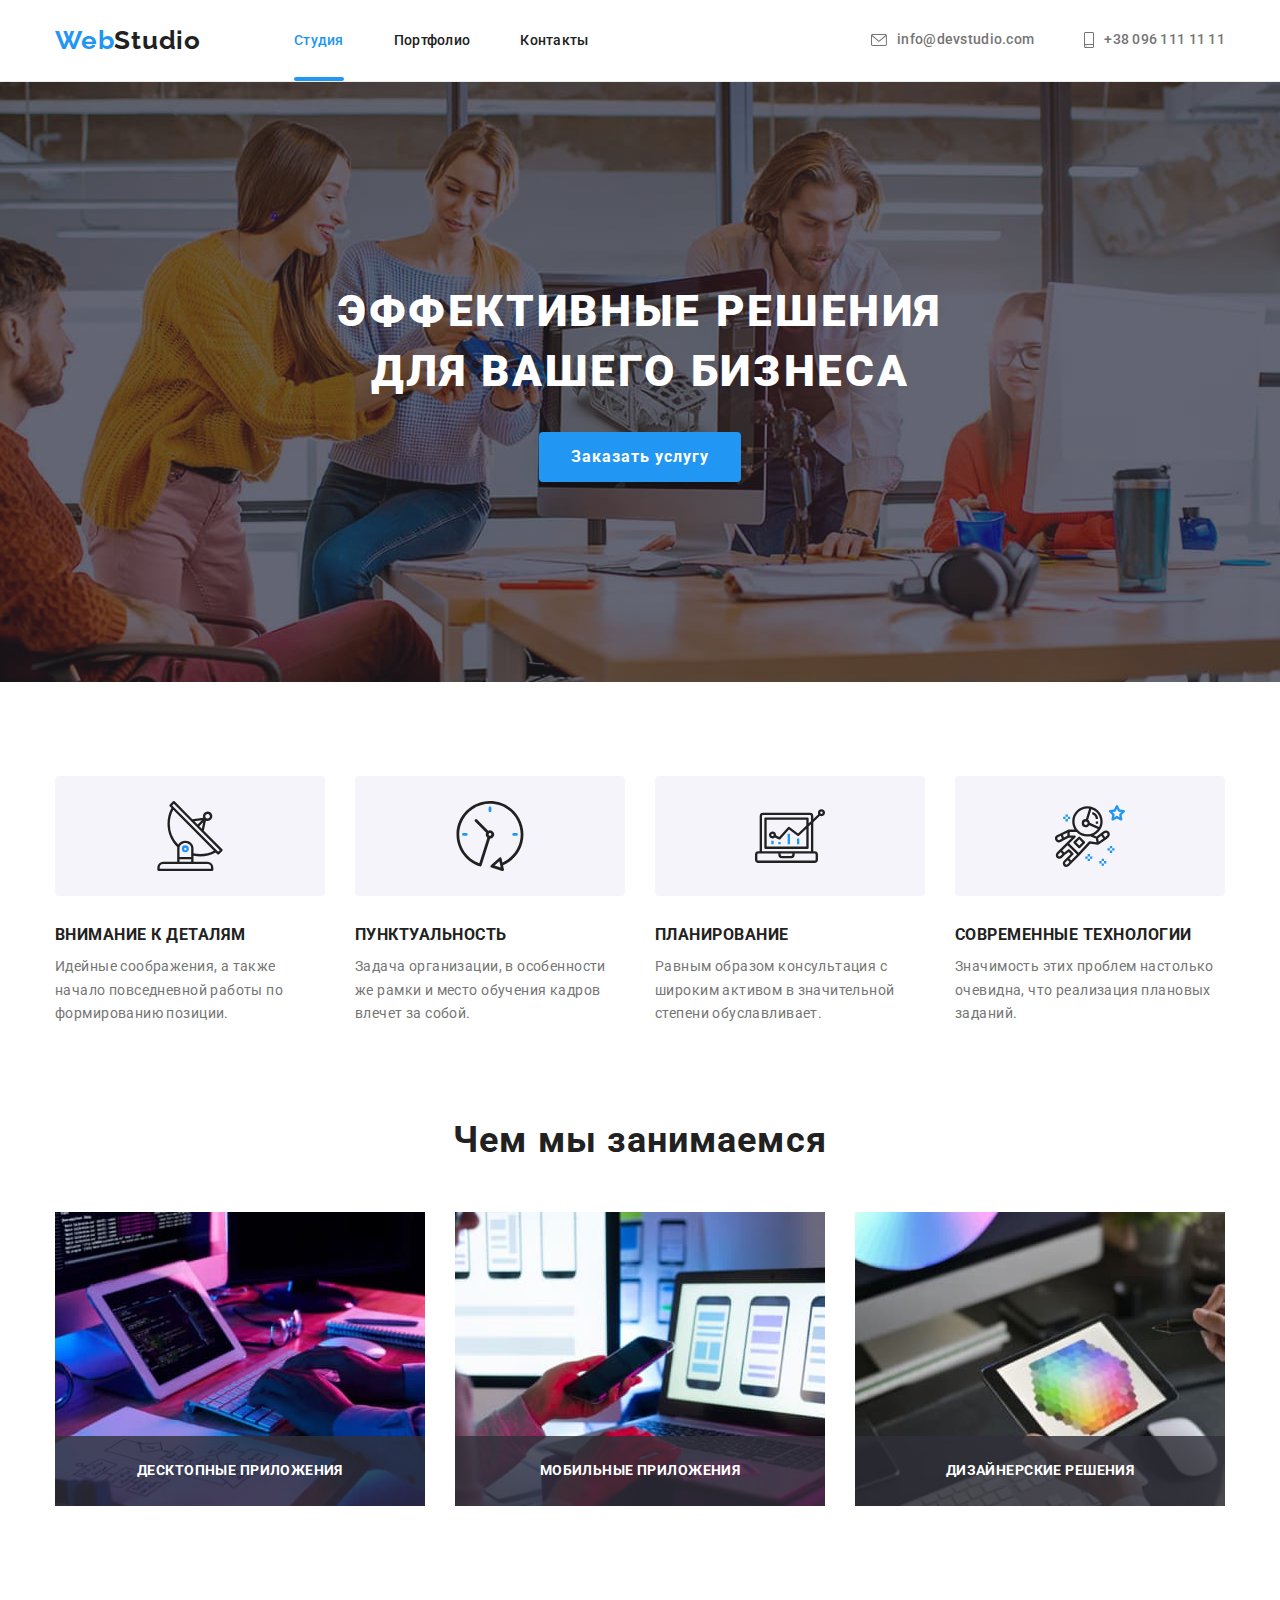
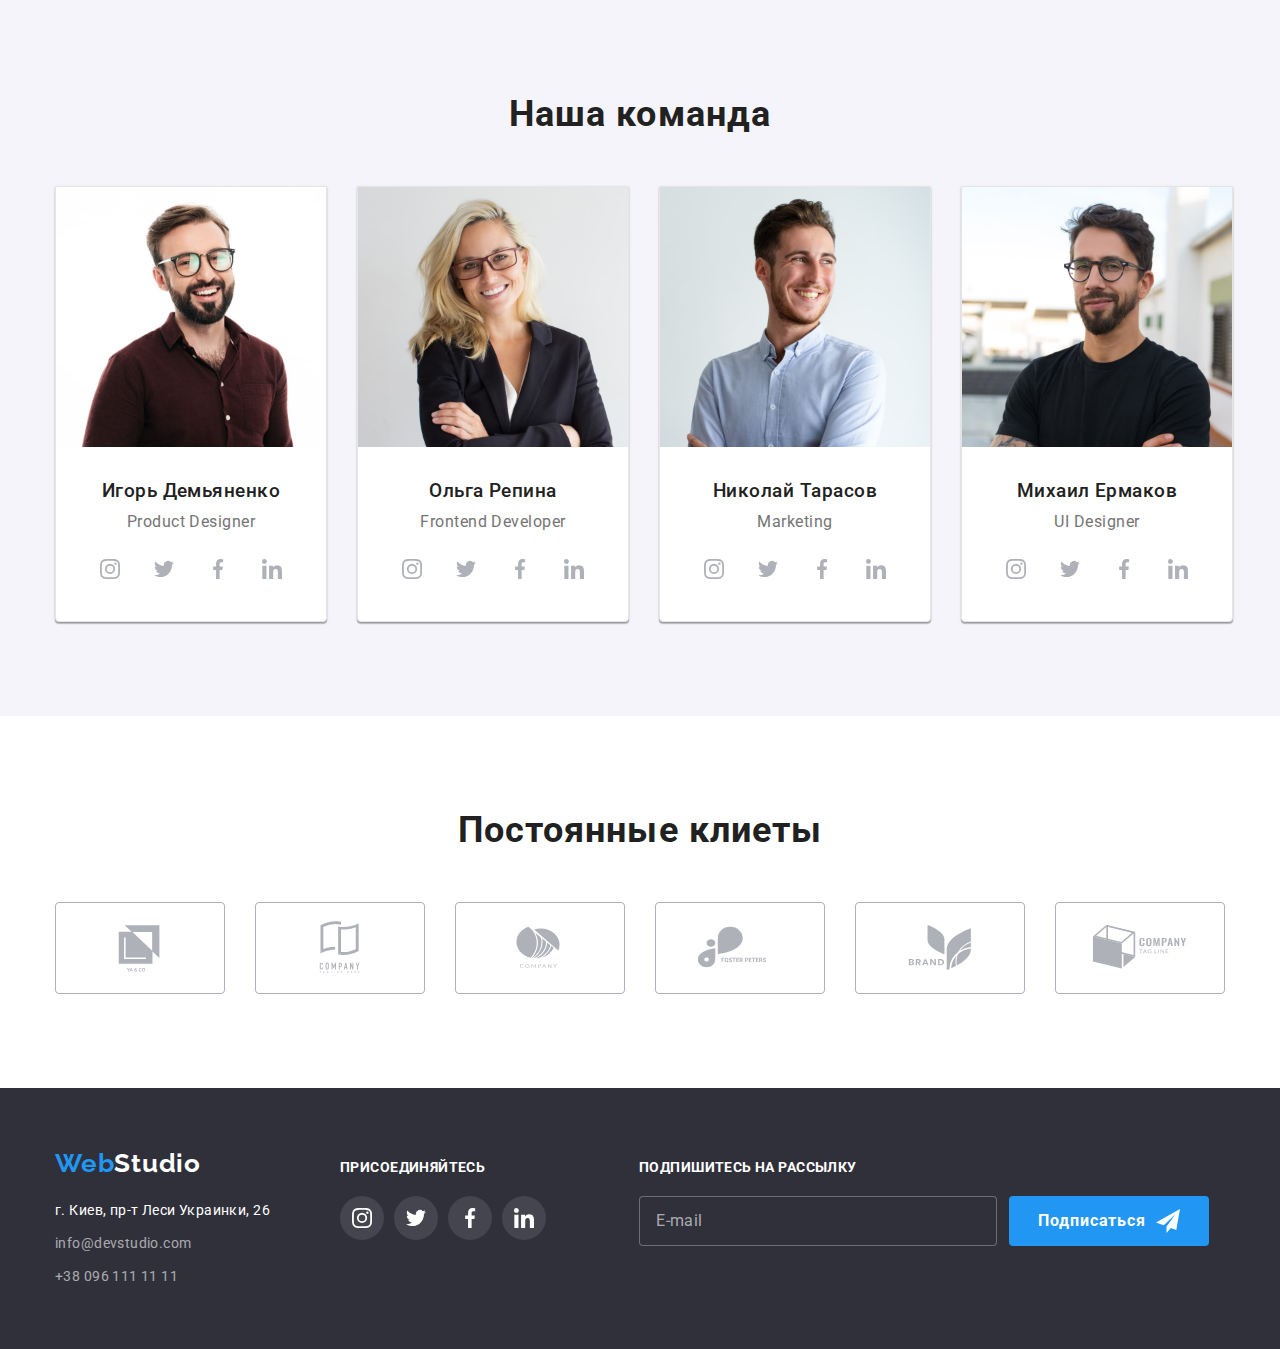
==== index.html @ add3b71f "Додає базові файли" ====
<!DOCTYPE html>
<html lang="ru">
  <head>
    <meta charset="UTF-8" />
    <meta http-equiv="X-UA-Compatible" content="IE=edge" />
    <meta name="viewport" content="width=device-width, initial-scale=1.0" />
    <link rel="preconnect" href="https://fonts.googleapis.com" />
    <link rel="preconnect" href="https://fonts.gstatic.com" crossorigin />
    <link
      href="https://fonts.googleapis.com/css2?family=Raleway:wght@700&family=Roboto:wght@400;500;700;900&display=swap"
      rel="stylesheet"
    />
    <link
      rel="stylesheet"
      href="https://cdnjs.cloudflare.com/ajax/libs/modern-normalize/1.1.0/modern-normalize.min.css"
    />
    <title>Вебстудия</title>
    <link rel="stylesheet" href="./css/styles.css" />
  </head>
  <body>
    <header class="header">
      <div class="container">
        <a href="./index.html" lang="en" class="logo headerlogo link"
          >Web<span class="header-studio">Studio</span></a
        >
        <nav class="header-nav">
          <ul class="header-list list">
            <li class="header-item">
              <a href="./index.html" class="header-link link current">Студия</a>
            </li>
            <li class="header-item">
              <a href="./portfolio.html" class="header-link link">Портфолио</a>
            </li>
            <li class="header-item"><a href="" class="header-link link">Контакты</a></li>
          </ul>
        </nav>
        <div class="mail-tel">
          <ul class="contacts list">
            <li class="contacts-item">
              <a href="mailto:info@devstudio.com" class="contacts-link link">
                <svg class="contacts-icon" width="16" height="12">
                  <use href="./images/icons.svg#icon-envelope"></use>
                </svg>
                info@devstudio.com</a
              >
            </li>
            <li class="contacts-item">
              <a href="tel:+380961111111" class="contacts-link link">
                <svg class="contacts-icon" width="10" height="16">
                  <use href="./images/icons.svg#icon-smartphone"></use>
                </svg>
                +38 096 111 11 11</a
              >
            </li>
          </ul>
        </div>
      </div>
    </header>
    <main>
      <section class="hero">
        <div class="container">
          <h1 class="hero-title">
            Эффективные решения <br />
            для вашего бизнеса
          </h1>
          <button class="hero-button" type="button" data-modal-open>Заказать услугу</button>
        </div>
      </section>
      <section class="benefits section nopadding">
        <div class="container">
          <h2 class="benefits-title visually-hidden">Наши преимущества</h2>
          <ul class="benefits-list list">
            <li class="benefits-item">
              <div class="box-icon">
                <svg class="benefits-icon" width="70" height="70">
                  <use href="./images/icons.svg#icon-antenna"></use>
                </svg>
              </div>
              <h3 class="benefits-subtitle">Внимание к деталям</h3>
              <p class="text">
                Идейные соображения, а также начало повседневной работы по формированию позиции.
              </p>
            </li>
            <li class="benefits-item">
              <div class="box-icon">
                <svg class="benefits-icon" width="70" height="70">
                  <use href="./images/icons.svg#icon-clock"></use>
                </svg>
              </div>
              <h3 class="benefits-subtitle">Пунктуальность</h3>
              <p class="text">
                Задача организации, в особенности же рамки и место обучения кадров влечет за собой.
              </p>
            </li>
            <li class="benefits-item">
              <div class="box-icon">
                <svg class="benefits-icon" width="70" height="70">
                  <use href="./images/icons.svg#icon-diagram"></use>
                </svg>
              </div>
              <h3 class="benefits-subtitle">Планирование</h3>
              <p class="text">
                Равным образом консультация с широким активом в значительной степени обуславливает.
              </p>
            </li>
            <li class="benefits-item">
              <div class="box-icon">
                <svg class="benefits-icon" width="70" height="70">
                  <use href="./images/icons.svg#icon-astronaut"></use>
                </svg>
              </div>
              <h3 class="benefits-subtitle">Современные технологии</h3>
              <p class="text">
                Значимость этих проблем настолько очевидна, что реализация плановых заданий.
              </p>
            </li>
          </ul>
        </div>
      </section>
      <section class="services section">
        <div class="container">
          <h2 class="services-title">Чем мы занимаемся</h2>
          <ul class="services-list list">
            <li class="services-item">
              <img class="services-photo" src="./images/img1.jpg" alt="верстка" width="370" />
              <div class="services-text">
                <p>Десктопные приложения</p>
              </div>
            </li>
            <li class="services-item">
              <img src="./images/img2.jpg" alt="дизайн" width="370" />
              <div class="services-text">
                <p>Мобильные приложения</p>
              </div>
            </li>
            <li class="services-item">
              <img src="./images/img3.jpg" alt="внешнее оформление" width="370" />
              <div class="services-text">
                <p>Дизайнерские решения</p>
              </div>
            </li>
          </ul>
        </div>
      </section>
      <section class="team section">
        <div class="container">
          <h2 class="team-title">Наша команда</h2>
          <ul class="team-list list">
            <li class="team-item">
              <img src="./images/img4.jpg" alt="мужчина в рубашке и очках" width="270" />
              <div class="photo-subtitle">
                <h3 class="team-subtitle">Игорь Демьяненко</h3>
                <p class="text" lang="en">Product Designer</p>
                <ul class="team-social list">
                  <li class="social-item">
                    <a href="" class="social-link link">
                      <svg class="social-icon" width="20" height="20">
                        <use href="./images/icons.svg#icon-instagram"></use>
                      </svg>
                    </a>
                  </li>
                  <li class="social-item">
                    <a href="" class="social-link link">
                      <svg class="social-icon" width="20" height="20">
                        <use href="./images/icons.svg#icon-twitter"></use>
                      </svg>
                    </a>
                  </li>
                  <li class="social-item">
                    <a href="" class="social-link link">
                      <svg class="social-icon" width="20" height="20">
                        <use href="./images/icons.svg#icon-facebook"></use>
                      </svg>
                    </a>
                  </li>
                  <li class="social-item">
                    <a href="" class="social-link link">
                      <svg class="social-icon" width="20" height="20">
                        <use href="./images/icons.svg#icon-linkedin"></use>
                      </svg>
                    </a>
                  </li>
                </ul>
              </div>
            </li>
            <li class="team-item">
              <img src="./images/img5.jpg" alt="женщина в пиджаке и очках" width="270" />
              <div class="photo-subtitle">
                <h3 class="team-subtitle">Ольга Репина</h3>
                <p class="text" lang="en">Frontend Developer</p>
                <ul class="team-social list">
                  <li class="social-item">
                    <a href="" class="social-link link">
                      <svg class="social-icon" width="20" height="20">
                        <use href="./images/icons.svg#icon-instagram"></use>
                      </svg>
                    </a>
                  </li>
                  <li class="social-item">
                    <a href="" class="social-link link">
                      <svg class="social-icon" width="20" height="20">
                        <use href="./images/icons.svg#icon-twitter"></use>
                      </svg>
                    </a>
                  </li>
                  <li class="social-item">
                    <a href="" class="social-link link">
                      <svg class="social-icon" width="20" height="20">
                        <use href="./images/icons.svg#icon-facebook"></use>
                      </svg>
                    </a>
                  </li>
                  <li class="social-item">
                    <a href="" class="social-link link">
                      <svg class="social-icon" width="20" height="20">
                        <use href="./images/icons.svg#icon-linkedin"></use>
                      </svg>
                    </a>
                  </li>
                </ul>
              </div>
            </li>
            <li class="team-item">
              <img src="./images/img6.jpg" alt="мужчина в рубашке" width="270" />
              <div class="photo-subtitle">
                <h3 class="team-subtitle">Николай Тарасов</h3>
                <p class="text" lang="en">Marketing</p>
                <ul class="team-social list">
                  <li class="social-item">
                    <a href="" class="social-link link">
                      <svg class="social-icon" width="20" height="20">
                        <use href="./images/icons.svg#icon-instagram"></use>
                      </svg>
                    </a>
                  </li>
                  <li class="social-item">
                    <a href="" class="social-link link">
                      <svg class="social-icon" width="20" height="20">
                        <use href="./images/icons.svg#icon-twitter"></use>
                      </svg>
                    </a>
                  </li>
                  <li class="social-item">
                    <a href="" class="social-link link">
                      <svg class="social-icon" width="20" height="20">
                        <use href="./images/icons.svg#icon-facebook"></use>
                      </svg>
                    </a>
                  </li>
                  <li class="social-item">
                    <a href="" class="social-link link">
                      <svg class="social-icon" width="20" height="20">
                        <use href="./images/icons.svg#icon-linkedin"></use>
                      </svg>
                    </a>
                  </li>
                </ul>
              </div>
            </li>
            <li class="team-item">
              <img src="./images/img7.jpg" alt="мужчина в футболке и очках" width="270" />
              <div class="photo-subtitle">
                <h3 class="team-subtitle">Михаил Ермаков</h3>
                <p class="text" lang="en">UI Designer</p>
                <ul class="team-social list">
                  <li class="social-item">
                    <a href="" class="social-link link">
                      <svg class="social-icon" width="20" height="20">
                        <use href="./images/icons.svg#icon-instagram"></use>
                      </svg>
                    </a>
                  </li>
                  <li class="social-item">
                    <a href="" class="social-link link">
                      <svg class="social-icon" width="20" height="20">
                        <use href="./images/icons.svg#icon-twitter"></use>
                      </svg>
                    </a>
                  </li>
                  <li class="social-item">
                    <a href="" class="social-link link">
                      <svg class="social-icon" width="20" height="20">
                        <use href="./images/icons.svg#icon-facebook"></use>
                      </svg>
                    </a>
                  </li>
                  <li class="social-item">
                    <a href="" class="social-link link">
                      <svg class="social-icon" width="20" height="20">
                        <use href="./images/icons.svg#icon-linkedin"></use>
                      </svg>
                    </a>
                  </li>
                </ul>
              </div>
            </li>
          </ul>
        </div>
      </section>
      <section class="clients section">
        <div class="container">
          <h2 class="clients-title">Постоянные клиеты</h2>
          <ul class="clients-list list">
            <li class="clients-item">
              <a href="" class="clients-link link">
                <svg class="clients-icon" width="106" height="60">
                  <use href="./images/icons.svg#icon-yaandco"></use>
                </svg>
              </a>
            </li>
            <li class="clients-item">
              <a href="" class="clients-link link">
                <svg class="clients-icon" width="106" height="60">
                  <use href="./images/icons.svg#icon-company1"></use>
                </svg>
              </a>
            </li>
            <li class="clients-item">
              <a href="" class="clients-link link">
                <svg class="clients-icon" width="106" height="60">
                  <use href="./images/icons.svg#icon-company2"></use>
                </svg>
              </a>
            </li>
            <li class="clients-item">
              <a href="" class="clients-link link">
                <svg class="clients-icon" width="106" height="60">
                  <use href="./images/icons.svg#icon-foster"></use>
                </svg>
              </a>
            </li>
            <li class="clients-item">
              <a href="" class="clients-link link">
                <svg class="clients-icon" width="106" height="60">
                  <use href="./images/icons.svg#icon-brand"></use>
                </svg>
              </a>
            </li>
            <li class="clients-item">
              <a href="" class="clients-link link">
                <svg class="clients-icon" width="106" height="60">
                  <use href="./images/icons.svg#icon-company3"></use>
                </svg>
              </a>
            </li>
          </ul>
        </div>
      </section>
    </main>
    <footer class="footer">
      <div class="container footerflex">
        <div class="footer-contacts">
          <a href="./index.html" lang="en" class="logo link"
            >Web<span class="footer-studio">Studio</span></a
          >
          <address class="address">
            <ul class="address-list list">
              <li class="address-item">
                <a
                  href="https://goo.gl/maps/AvHcMsAXRG9aYV4q9"
                  target="_blank"
                  rel="noopener noreferrer"
                  class="address-link link"
                  >г. Киев, пр-т Леси Украинки, 26</a
                >
              </li>
              <li class="address-item">
                <a href="mailto:info@devstudio.com" class="address-mail link">info@devstudio.com</a>
              </li>
              <li class="address-item">
                <a href="tel:+380961111111" class="address-tel link">+38 096 111 11 11</a>
              </li>
            </ul>
          </address>
        </div>
        <div class="footer-social">
          <h2 class="footer-title">Присоединяйтесь</h2>
          <ul class="footer-list list">
            <li class="footer-item">
              <a href="" class="footer-link link">
                <svg class="social-icon" width="20" height="20">
                  <use href="./images/icons.svg#icon-instagram"></use>
                </svg>
              </a>
            </li>
            <li class="social-item">
              <a href="" class="footer-link link">
                <svg class="social-icon" width="20" height="20">
                  <use href="./images/icons.svg#icon-twitter"></use>
                </svg>
              </a>
            </li>
            <li class="social-item">
              <a href="" class="footer-link link">
                <svg class="social-icon" width="20" height="20">
                  <use href="./images/icons.svg#icon-facebook"></use>
                </svg>
              </a>
            </li>
            <li class="social-item">
              <a href="" class="footer-link link">
                <svg class="social-icon" width="20" height="20">
                  <use href="./images/icons.svg#icon-linkedin"></use>
                </svg>
              </a>
            </li>
          </ul>
        </div>
        <div class="footer-subscribe">
          <p class="subscribe-title">Подпишитесь на рассылку</p>
          <form class="subscribe-form">
            <label for="email"></label>
            <input
              type="email"
              name="email"
              id="email"
              placeholder="E-mail"
              class="subscribe-input"
            />
            <button type="submit" class="subscribe-button">
              Подписаться
              <svg class="subscribe-icon" width="24" height="24">
                <use href="./images/icons.svg#icon-send"></use>
              </svg>
            </button>
          </form>
        </div>
      </div>
    </footer>
    <div class="backdrop is-hidden" data-modal>
      <div class="modal">
        <button type="button" class="modal-close-button" data-modal-close>
          <svg class="close-icon" width="11" height="11">
            <use href="./images/icons.svg#icon-close"></use>
          </svg>
        </button>
        <p class="modal-title">Оставьте свои данные, мы вам перезвоним</p>
        <form class="modal-form">
          <div class="modal-field">
            <label class="modal-label" for="user-name">Имя</label>
            <div class="input-wrap">
              <input
                class="modal-input"
                name="user-name"
                type="text"
                id="user-name"
                minlength="3"
                required
              />
              <svg class="modal-icon" width="12" height="12">
                <use href="./images/icons.svg#icon-username"></use>
              </svg>
            </div>
          </div>
          <div class="modal-field">
            <label class="modal-label" for="user-tel">Телефон</label>
            <div class="input-wrap">
              <input class="modal-input" name="user-tel" type="tel" id="user-tel" required />
              <svg class="modal-icon" width="13" height="13">
                <use href="./images/icons.svg#icon-usertel"></use>
              </svg>
            </div>
          </div>
          <div class="modal-field">
            <label class="modal-label" for="user-mail">Почта</label>
            <div class="input-wrap">
              <input class="modal-input" name="user-mail" type="email" id="user-mail" required />
              <svg class="modal-icon" width="15" height="12">
                <use href="./images/icons.svg#icon-usermail"></use>
              </svg>
            </div>
          </div>
          <label class="modal-label" for="user-comment">Комментарий</label>
          <textarea
            class="modal-textarea"
            name="user-comment"
            id="user-comment"
            placeholder="Введите текст"
          ></textarea>
          <input
            type="checkbox"
            name="checkbox"
            id="checkbox"
            class="checkbox-input visually-hidden"
          />
          <label for="checkbox" class="checkbox-label">
            <span class="checkbox-span">
              <svg class="checkbox-icon" width="16" height="15">
                <use href="./images/icons.svg#icon-check"></use></svg></span
            >Соглашаюсь с рассылкой и принимаю
            <a class="modal-link link" target="_blank" href="">Условия договора</a></label
          >
          <button type="submit" class="modal-button">Отправить</button>
        </form>
      </div>
    </div>
    <script src="./js/modal.js"></script>
  </body>
</html>
---- css/styles.css ----
/*---------------Стили Cтудия---------------*/
:root {
  --title-text-color: #212121;
  --primary-text-color: #757575;
  --accent-color: #2196f3;
  --secondary-accent-color: #188ce8;
  --primary-background-color: #e5e5e5;
  --secondary-background-color: #ffffff;
  --accent-background-color: #2f303a;
  --secondary-accent-background-color: #f5f4fa;
  --header-border-color: #ececec;
  --portfolio-border-color: #eeeeee;
  --social-icon-color: #afb1b8;
  --transition-color: color 250ms cubic-bezier(0.4, 0, 0.2, 1);
  --transition-background-color: background-color 250ms cubic-bezier(0.4, 0, 0.2, 1);
  --transition: color 250ms cubic-bezier(0.4, 0, 0.2, 1),
    background-color 250ms cubic-bezier(0.4, 0, 0.2, 1);
}

body {
  font-family: Roboto, sans-serif;
  background-color: var(--secondary-background-color);
  color: var(--title-text-color);
  font-size: 14px;
}

h1,
h2,
h3,
h4,
h5,
h6,
p {
  margin: 0;
}

ul,
ol {
  margin: 0;
  padding-left: 0;
}

.visually-hidden {
  position: absolute;
  white-space: nowrap;
  width: 1px;
  height: 1px;
  overflow: hidden;
  border: 0;
  padding: 0;
  clip: rect(0 0 0 0);
  clip-path: inset(50%);
  margin: -1px;
}

.link {
  text-decoration: none;
}

.list {
  list-style: none;
}

.container {
  margin: 0 auto;
  width: 1200px;
  padding-right: 15px;
  padding-left: 15px;
}

.section {
  padding-top: 94px;
  padding-bottom: 94px;
}

.nopadding {
  padding-bottom: 0;
}

/*--------Header---------*/

.header {
  background-color: var(--secondary-background-color);
  border-bottom: 1px solid var(--header-border-color);
}

.header .container {
  display: flex;
  align-items: center;
}

.logo {
  font-family: Raleway, sans-serif;
  font-weight: 700;
  font-size: 26px;
  line-height: 1.19;
  letter-spacing: 0.03em;
  color: var(--accent-color);
}

.headerlogo {
  padding-top: 25px;
  padding-bottom: 25px;
  margin-right: 93px;
}

.header-studio {
  color: var(--title-text-color);
}

.header-list {
  display: flex;
  align-items: center;
}

.header-list .link {
  font-weight: 500;
  line-height: 1.14;
  letter-spacing: 0.02em;
  padding: 32px 0;
  color: var(--title-text-color);
  transition: var(--transition);
}

.header-list .link:hover,
.header-list .link:focus {
  color: var(--accent-color);
}

.header-list .current {
  color: var(--accent-color);
}

.header-item:not(:last-child) {
  margin-right: 50px;
}

.header-link {
  position: relative;
}

.link.current::after {
  content: '';
  position: absolute;
  left: 0;
  bottom: -1px;
  display: block;
  width: 100%;
  height: 4px;
  border-radius: 2px;
  background-color: var(--title-text-color);
  transition: var(--transition-background-color);
}

.header-link:hover::after,
.header-link:focus::after {
  background-color: var(--accent-color);
}

.link.current::after {
  background-color: var(--accent-color);
}

.contacts {
  display: flex;
  align-items: center;
}

.contacts-icon {
  display: block;
  margin-right: 10px;
  fill: currentColor;
}

.contacts-item:not(:last-child) {
  margin-right: 50px;
}

.mail-tel {
  margin-left: auto;
}

.contacts-link {
  display: flex;
  align-items: center;
  font-weight: 500;
  line-height: 1.14;
  letter-spacing: 0.02em;
  padding: 32px 0;
  color: var(--primary-text-color);
  transition: var(--transition);
}

.contacts-link:hover,
.contacts-link:focus {
  color: var(--accent-color);
}

/*-------------Hero-------------*/
.hero {
  background-color: var(--accent-background-color);
  padding-top: 200px;
  padding-bottom: 200px;
  height: 600px;
  max-width: 1600px;
  background-image: linear-gradient(to right, rgba(47, 48, 58, 0.4), rgba(47, 48, 58, 0.4)),
    url(../images/hero.jpg);
  background-repeat: no-repeat;
  background-position: center;
  background-size: cover;
  margin: 0 auto;
}

.hero-title {
  font-weight: 900;
  font-size: 44px;
  line-height: 1.36;
  text-align: center;
  letter-spacing: 0.06em;
  text-transform: uppercase;
  color: var(--secondary-background-color);
  margin-bottom: 30px;
}

.hero-button {
  font-family: inherit;
  font-weight: 700;
  font-size: 16px;
  line-height: 1.88;
  letter-spacing: 0.06em;
  cursor: pointer;
  color: var(--secondary-background-color);
  background-color: var(--accent-color);
  padding: 10px 32px;
  border: 0;
  border-radius: 4px;
  box-shadow: 0px 4px 4px rgba(0, 0, 0, 0.15);
  margin: 0 auto;
  display: block;
  transition: var(--transition);
}

.hero-button:hover,
.hero-button:focus {
  background-color: var(--secondary-accent-color);
}

/*--------Benefits--------*/

.benefits-list {
  display: flex;
  align-items: center;
}

.box-icon {
  width: 100%;
  height: 120px;
  background-color: var(--secondary-accent-background-color);
  border-radius: 4px;
  margin-bottom: 30px;
  display: flex;
  justify-content: center;
  align-items: center;
}

.benefits-item:not(:last-child) {
  margin-right: 30px;
}

.benefits-subtitle {
  font-weight: 700;
  line-height: 1.14;
  letter-spacing: 0.03em;
  text-transform: uppercase;
  color: var(--title-text-color);
  margin-bottom: 10px;
}

.benefits-list .text {
  line-height: 1.71;
  letter-spacing: 0.03em;
  color: var(--primary-text-color);
  width: 270px;
}

/*--------Чем мы занимаемся--------*/

.services-title,
.team-title,
.clients-title {
  font-weight: 700;
  font-size: 36px;
  line-height: 1.16;
  text-align: center;
  letter-spacing: 0.03em;
  color: var(--title-text-color);
  margin-bottom: 50px;
}

.services-list {
  display: flex;
}

.services-item:not(:last-child) {
  margin-right: 30px;
}

.services-item {
  position: relative;
  display: flex;
}

.services-text {
  display: flex;
  position: absolute;
  bottom: 0;
  left: 0;
  width: 100%;
  height: 70px;
  font-weight: 700;
  font-size: 14px;
  line-height: 1.14;
  text-align: center;
  letter-spacing: 0.03em;
  text-transform: uppercase;
  align-items: center;
  justify-content: center;
  color: var(--secondary-background-color);
  background-color: rgba(47, 48, 58, 0.8);
}

/*------------------------Наша команда---------------------*/

.team {
  background-color: var(--secondary-accent-background-color);
}

.team-list {
  background-color: var(--secondary-accent-background-color);
  display: flex;
}

.photo-subtitle {
  padding-top: 30px;
  padding-bottom: 30px;
  font-size: 16px;
  line-height: 1.19;
  text-align: center;
  letter-spacing: 0.03em;
}

.team-list .team-subtitle {
  font-weight: 500;
  color: var(--title-text-color);
  margin-bottom: 10px;
}

.team-list .text {
  color: var(--primary-text-color);
}

.team-item {
  background-color: var(--secondary-background-color);
  box-shadow: 0px 1px 3px rgba(0, 0, 0, 0.12), 0px 1px 1px rgba(0, 0, 0, 0.14),
    0px 2px 1px rgba(0, 0, 0, 0.2);
  border-radius: 0px 0px 4px 4px;
  border: 1px solid var(--primary-background-color);
}

.team-item:not(:last-child) {
  margin-right: 30px;
}

.team-social {
  display: flex;
  align-items: center;
  justify-content: center;
  margin-top: 16px;
}

.social-item:not(:last-child) {
  margin-right: 10px;
}

.social-link {
  display: flex;
  align-items: center;
  justify-content: center;
  width: 44px;
  height: 44px;
  border-radius: 50%;
  background-color: var(--secondary-background-color);
  color: var(--social-icon-color);
  transition: var(--transition);
}

.social-link:hover,
.social-link:focus {
  background-color: var(--accent-color);
  color: var(--secondary-background-color);
}

.social-icon {
  fill: currentColor;
}
/*------------------------Clients-------------------------*/

.clients-list {
  display: flex;
  align-items: center;
  justify-content: center;
}

.clients-link {
  display: flex;
  align-items: center;
  justify-content: center;
  width: 170px;
  height: 92px;
  border: 1px solid var(--social-icon-color);
  border-radius: 4px;
  color: var(--social-icon-color);
  transition: color 250ms cubic-bezier(0.4, 0, 0.2, 1),
    border-color 250ms cubic-bezier(0.4, 0, 0.2, 1);
}

.clients-link:hover,
.clients-link:focus {
  border-color: var(--accent-color);
  color: var(--accent-color);
}

.clients-icon {
  fill: currentColor;
}

.clients-item:not(:last-child) {
  margin-right: 30px;
}
/*--------------------Footer---------------------*/

.footer {
  padding-top: 60px;
  padding-bottom: 60px;
  background-color: var(--accent-background-color);
}

.footer-studio {
  color: var(--secondary-background-color);
}

.address {
  font-style: normal;
  font-weight: 400;
  line-height: 1.71;
  letter-spacing: 0.03em;
}

.address-list {
  margin-top: 20px;
  display: flex;
  flex-direction: column;
}

.address-item:not(:last-child) {
  margin-bottom: 9px;
}

.address-list .address-link {
  color: var(--secondary-background-color);
}

.address-mail,
.address-tel {
  color: rgba(255, 255, 255, 0.6);
  transition: var(--transition);
}

.address-mail:hover,
.address-mail:focus,
.address-tel:hover,
.address-tel:focus {
  color: var(--accent-color);
}

.footerflex {
  align-items: baseline;
  display: flex;
}

.footer-social {
  padding-left: 70px;
}

.footer-title,
.subscribe-title {
  font-weight: 700;
  font-size: 14px;
  line-height: 1.14;
  letter-spacing: 0.03em;
  text-transform: uppercase;
  margin-bottom: 20px;
  color: var(--secondary-background-color);
}

.footer-list {
  display: flex;
}

.footer-item:not(:last-child) {
  margin-right: 10px;
}

.footer-link {
  display: flex;
  align-items: center;
  justify-content: center;
  width: 44px;
  height: 44px;
  border-radius: 50%;
  background: rgba(255, 255, 255, 0.1);
  color: var(--secondary-background-color);
  transition: var(--transition);
}

.footer-link:hover,
.footer-link:focus {
  background-color: var(--accent-color);
}

.subscribe-title {
  display: block;
}

.subscribe-form {
  display: flex;
}

.footer-subscribe {
  padding-left: 93px;
}

.subscribe-input {
  width: 358px;
  height: 50px;
  border: 1px solid rgba(255, 255, 255, 0.3);
  border-radius: 4px;
  background-color: var(--accent-background-color);
  padding: 15px 16px;
  color: var(--secondary-background-color);
  transition: border-color 250ms cubic-bezier(0.4, 0, 0.2, 1);
  outline: none;
}

.subscribe-input:hover,
.subscribe-input:focus {
  border-color: var(--accent-color);
}
.subscribe-input::placeholder {
  font-weight: 400;
  font-size: 16px;
  line-height: 1.25;
  letter-spacing: 0.03em;
  color: rgba(255, 255, 255, 0.6);
}

.subscribe-button {
  display: flex;
  align-items: center;
  justify-content: center;
  text-align: center;
  padding: 10px 28px;
  width: 200px;
  height: 50px;
  margin-left: 12px;
  background-color: var(--accent-color);
  border-radius: 4px;
  border: none;
  font-weight: 700;
  font-size: 16px;
  line-height: 1.88;
  letter-spacing: 0.06em;
  cursor: pointer;
  color: var(--secondary-background-color);
  transition: color 250ms cubic-bezier(0.4, 0, 0.2, 1),
    background-color 250ms cubic-bezier(0.4, 0, 0.2, 1),
    box-shadow 250ms cubic-bezier(0.4, 0, 0.2, 1);
  fill: var(--secondary-background-color);
}

.subscribe-button:hover,
.subscribe-button:focus {
  background-color: var(--secondary-background-color);
  color: var(--accent-color);
  box-shadow: 0px 4px 4px rgba(0, 0, 0, 0.15);
}

.subscribe-icon {
  margin-left: 10px;
  fill: currentColor;
}

.backdrop {
  width: 100%;
  height: 100%;
  background-color: rgba(0, 0, 0, 0.2);
  position: fixed;
  top: 0;
  transition: opacity 250ms cubic-bezier(0.4, 0, 0.2, 1),
    visibility 250ms cubic-bezier(0.4, 0, 0.2, 1);
}

.backdrop.is-hidden .modal {
  transform: translate(-50%, -50%) scale(0);
}

.modal {
  position: absolute;
  padding: 40px;
  top: 50%;
  left: 50%;
  min-width: 528px;
  min-height: 581px;
  background-color: var(--secondary-background-color);
  box-shadow: 0px 1px 3px rgba(0, 0, 0, 0.12), 0px 1px 1px rgba(0, 0, 0, 0.14),
    0px 2px 1px rgba(0, 0, 0, 0.2);
  border-radius: 4px;
  transform: translate(-50%, -50%) scale(1);
  transition: transform 250ms cubic-bezier(0.4, 0, 0.2, 1);
}

.modal-close-button {
  display: flex;
  position: absolute;
  top: 8px;
  right: 8px;
  width: 30px;
  height: 30px;
  border-radius: 50%;
  border: 1px solid rgba(0, 0, 0, 0.1);
  background-color: var(--secondary-background-color);
  cursor: pointer;
  align-items: center;
  justify-content: center;
  transition: fill 250ms cubic-bezier(0.4, 0, 0.2, 1);
}

.modal-close-button:hover,
.modal-close-button:focus {
  fill: var(--accent-color);
}

.modal-title {
  margin-bottom: 12px;
  font-weight: 700;
  font-size: 20px;
  line-height: 1.15;
  text-align: center;
  letter-spacing: 0.03em;
  color: var(--title-text-color);
}

.modal-field {
  margin-bottom: 10px;
}

.modal-label {
  display: block;
  font-weight: 400;
  font-size: 12px;
  line-height: 1.17;
  letter-spacing: 0.01em;
  color: var(--primary-text-color);
  margin-bottom: 4px;
}

.input-wrap {
  position: relative;
}

.modal-input {
  width: 100%;
  height: 40px;
  border: 1px solid rgba(33, 33, 33, 0.2);
  border-radius: 4px;
  padding: 12px 12px 12px 42px;
  outline: none;
  transition: border-color 250ms cubic-bezier(0.4, 0, 0.2, 1);
}

.modal-icon {
  position: absolute;
  top: 50%;
  left: 12px;
  transform: translateY(-50%);
  transition: fill 250ms cubic-bezier(0.4, 0, 0.2, 1);
}

.modal-input:hover,
.modal-input:focus {
  border-color: var(--accent-color);
}

.modal-input:hover + .modal-icon,
.modal-input:focus + .modal-icon {
  border-color: var(--accent-color);
  fill: var(--accent-color);
}

.modal-textarea {
  width: 100%;
  height: 120px;
  padding: 12px 16px;
  margin-bottom: 20px;
  resize: none;
  border: 1px solid rgba(33, 33, 33, 0.2);
  border-radius: 4px;
  outline: none;
  transition: border-color 250ms cubic-bezier(0.4, 0, 0.2, 1);
}

.modal-textarea::placeholder {
  font-weight: 400;
  font-size: 12px;
  line-height: 1.14;
  letter-spacing: 0.01em;
  color: rgba(117, 117, 117, 0.5);
}

.modal-textarea:hover,
.modal-textarea:focus {
  border-color: var(--accent-color);
}

.modal-button {
  display: block;
  margin: 0 auto;
  text-align: center;
  padding: 10px 56px;
  width: 200px;
  height: 50px;
  background-color: var(--accent-color);
  border-radius: 4px;
  border: none;
  font-weight: 700;
  font-size: 16px;
  line-height: 1.88;
  letter-spacing: 0.06em;
  cursor: pointer;
  color: var(--secondary-background-color);
  box-shadow: 0px 4px 4px rgba(0, 0, 0, 0.15);
  transition: color 250ms cubic-bezier(0.4, 0, 0.2, 1),
    background-color 250ms cubic-bezier(0.4, 0, 0.2, 1),
    box-shadow 250ms cubic-bezier(0.4, 0, 0.2, 1);
}

.modal-button:hover,
.modal-button:focus {
  background-color: var(--secondary-accent-color);
  box-shadow: 0px 4px 4px rgba(0, 0, 0, 0.25);
}

.checkbox-label {
  display: flex;
  align-items: center;
  justify-content: center;
  font-weight: 400;
  font-size: 14px;
  line-height: 1.71;
  letter-spacing: 0.03em;
  color: var(--primary-text-color);
  margin-bottom: 30px;
}

.checkbox-input:checked + .checkbox-label .checkbox-icon {
  background-color: var(--accent-color);
  border: none;
  fill: var(--secondary-background-color);
}

.checkbox-span {
  display: flex;
  align-items: center;
  justify-content: center;
  width: 16px;
  height: 15px;
  margin-right: 8px;
}

.checkbox-icon {
  width: 100%;
  height: 100%;
  border: 2px solid var(--title-text-color);
  border-radius: 3px;
  fill: transparent;
}

.modal-link {
  font-weight: 400;
  font-size: 14px;
  line-height: 1.71;
  letter-spacing: 0.03em;
  color: var(--accent-color);
  margin-left: 4px;
  text-decoration: underline;
}

.is-hidden {
  visibility: hidden;
  opacity: 0;
  pointer-events: none;
}
/*---------------Стили Портфолио---------------*/

.projects-list {
  display: flex;
  justify-content: center;
  margin-bottom: 50px;
}

.projects-item:not(:last-child) {
  margin-right: 8px;
}

.projects-button {
  font-family: inherit;
  font-weight: 500;
  font-size: 16px;
  line-height: 1.62;
  align-items: center;
  text-align: center;
  letter-spacing: 0.03em;
  cursor: pointer;
  padding: 6px 22px;
  border: 0;
  border-radius: 4px;
  color: var(--title-text-color);
  background-color: var(--secondary-accent-background-color);
  transition: color 250ms cubic-bezier(0.4, 0, 0.2, 1),
    background-color 250ms cubic-bezier(0.4, 0, 0.2, 1),
    box-shadow 250ms cubic-bezier(0.4, 0, 0.2, 1);
}

.projects-button.current {
  color: var(--secondary-background-color);
  background-color: var(--accent-color);
}

.projects-button:hover,
.projects-button:focus {
  color: var(--secondary-background-color);
  background-color: var(--accent-color);
  box-shadow: 0px 3px 1px rgba(0, 0, 0, 0.1), 0px 1px 2px rgba(0, 0, 0, 0.08),
    0px 2px 2px rgba(0, 0, 0, 0.12);
}

.example-list {
  display: flex;
  flex-wrap: wrap;
  margin-left: -30px;
  margin-bottom: -30px;
  background-color: var(--secondary-background-color);
}

.example-link {
  display: block;
  transition: box-shadow 250ms cubic-bezier(0.4, 0, 0.2, 1);
}

.example-thumb {
  position: relative;
  overflow: hidden;
}

.example-thumb-text {
  position: absolute;
  top: 0;
  padding: 63px 24px;
  height: 100%;
  font-weight: 400;
  font-size: 18px;
  line-height: 1.56;
  letter-spacing: 0.03em;
  color: var(--secondary-background-color);
  background-color: rgba(33, 150, 243, 0.9);
  transform: translateY(100%);
  transition: transform 250ms cubic-bezier(0.4, 0, 0.2, 1);
}

.example-link:hover .example-thumb-text,
.example-link:focus .example-thumb-text {
  transform: translateY(0);
}

.example-link:hover,
.example-link:focus {
  box-shadow: 0px 1px 1px rgba(0, 0, 0, 0.12), 0px 4px 4px rgba(0, 0, 0, 0.06),
    1px 4px 6px rgba(0, 0, 0, 0.16);
}

.example-item {
  flex-basis: calc((100-90px) / 3);
  margin-left: 30px;
  margin-bottom: 30px;
}

.example-list .example-title {
  font-weight: 700;
  font-size: 18px;
  line-height: 2;
  letter-spacing: 0.06em;
  color: var(--title-text-color);
}

.example-list .example-text {
  font-size: 16px;
  line-height: 1.88;
  letter-spacing: 0.03em;
  margin-top: 4px;
  color: var(--primary-text-color);
}

.photo-title {
  padding: 20px 24px;
  border-left: 1px solid var(--portfolio-border-color);
  border-bottom: 1px solid var(--portfolio-border-color);
  border-right: 1px solid var(--portfolio-border-color);
}

.photo {
  display: block;
}
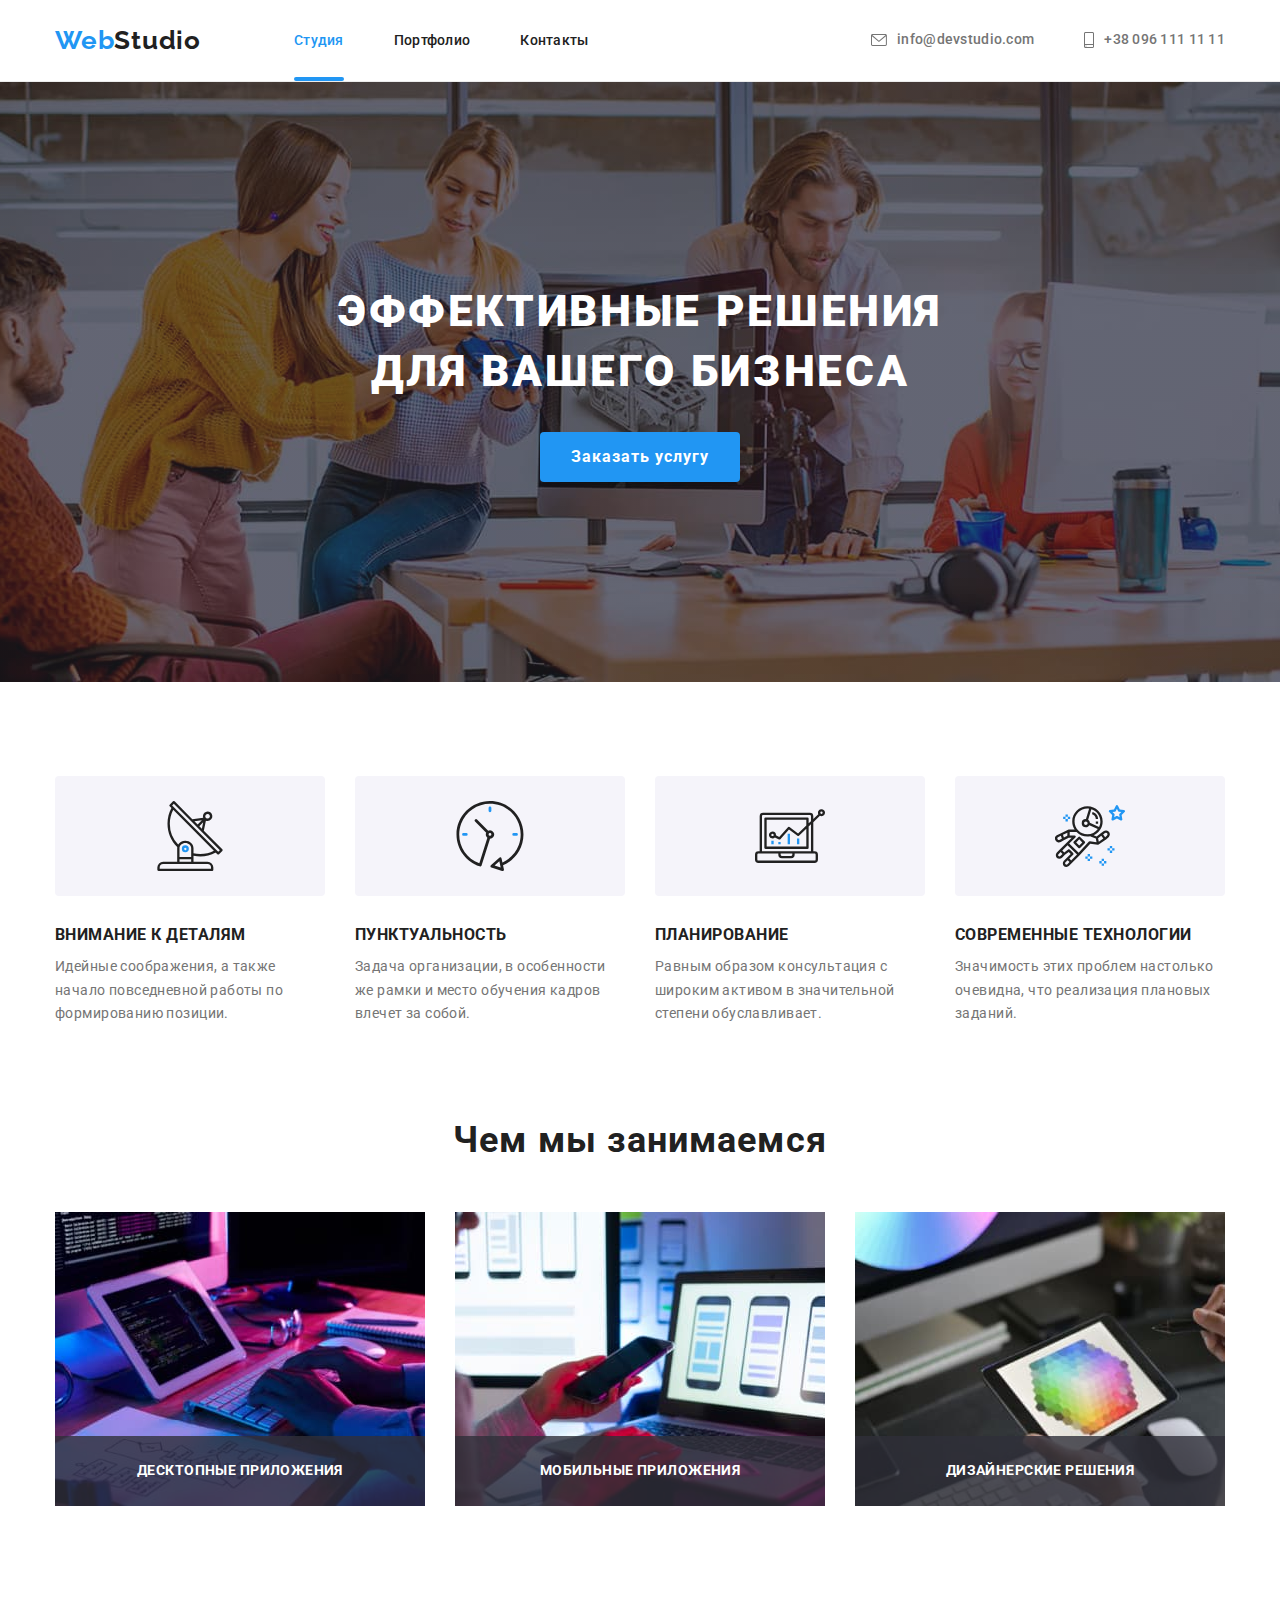
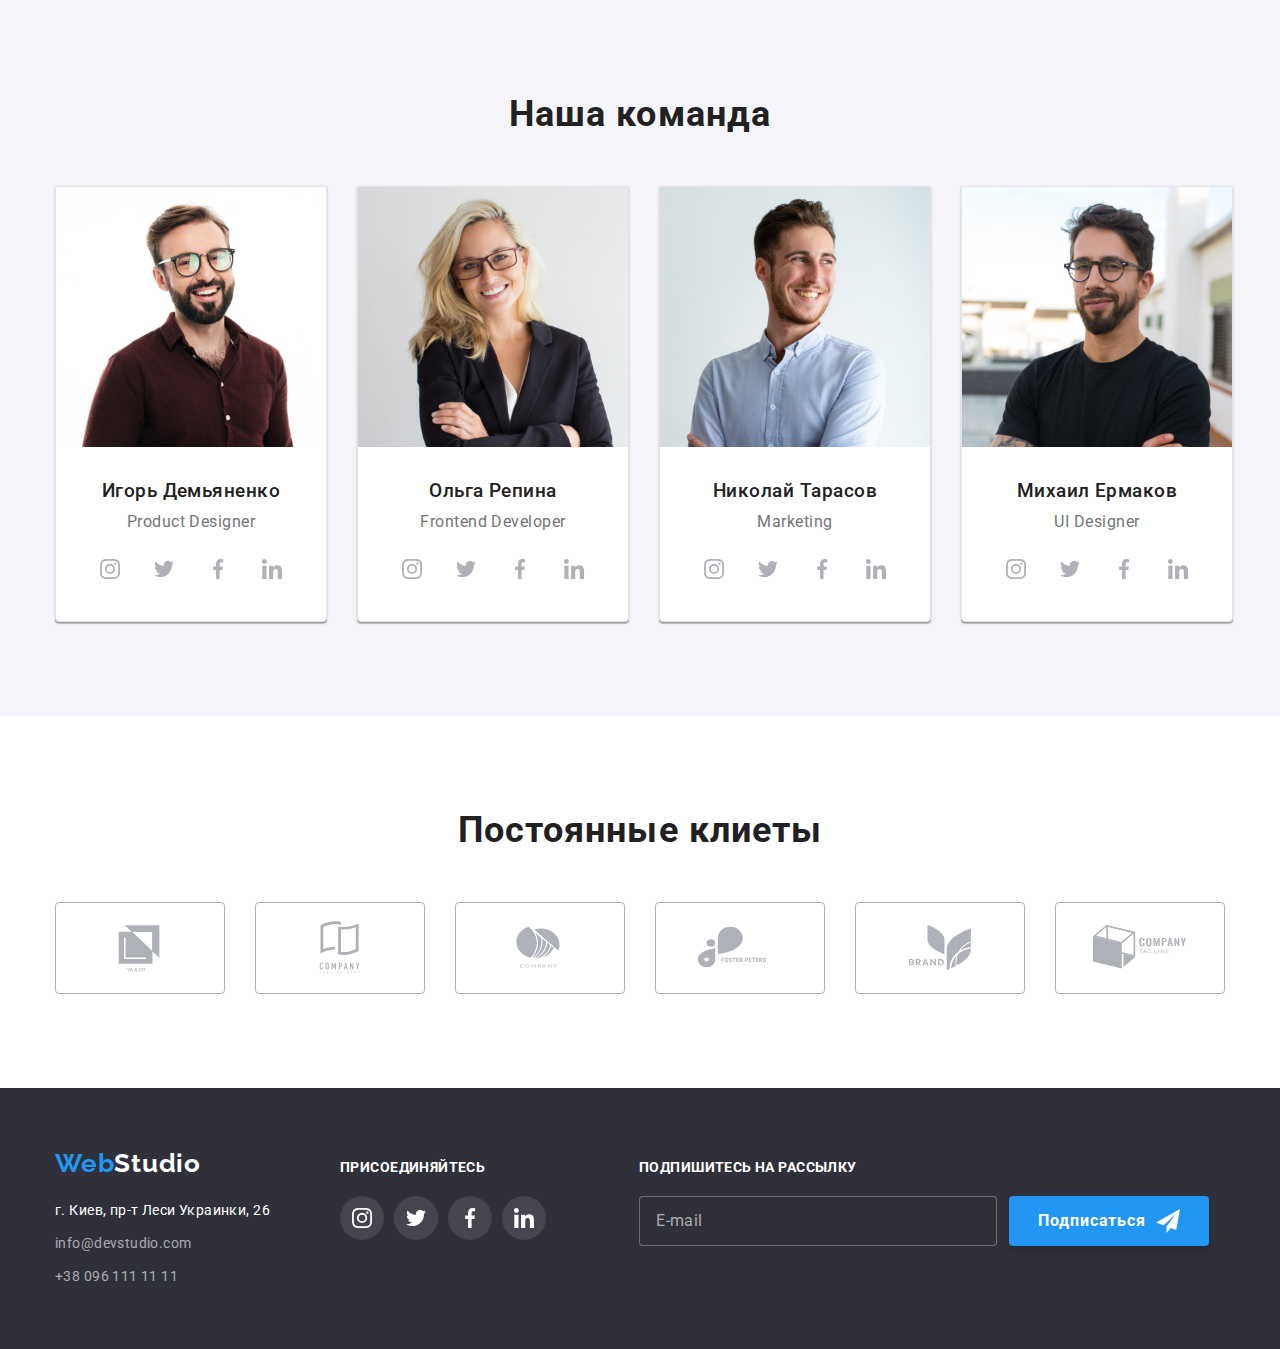
==== commit a5c7c5dc: "Додає підклас кнопки" ====
--- a/index.html
+++ b/index.html
@@ -20,33 +20,35 @@
   <body>
     <header class="header">
       <div class="container">
-        <a href="./index.html" lang="en" class="logo headerlogo link"
-          >Web<span class="header-studio">Studio</span></a
+        <a href="./index.html" lang="en" class="logo header__logo link"
+          >Web<span class="logo__text">Studio</span></a
         >
-        <nav class="header-nav">
+        <nav class="nav">
           <ul class="header-list list">
-            <li class="header-item">
-              <a href="./index.html" class="header-link link current">Студия</a>
-            </li>
-            <li class="header-item">
-              <a href="./portfolio.html" class="header-link link">Портфолио</a>
-            </li>
-            <li class="header-item"><a href="" class="header-link link">Контакты</a></li>
+            <li class="header-list__item">
+              <a href="./index.html" class="header-list__link link current">Студия</a>
+            </li>
+            <li class="header-list__item">
+              <a href="./portfolio.html" class="header-list__link link">Портфолио</a>
+            </li>
+            <li class="header-list__item">
+              <a href="" class="header-list__link link">Контакты</a>
+            </li>
           </ul>
         </nav>
-        <div class="mail-tel">
-          <ul class="contacts list">
-            <li class="contacts-item">
-              <a href="mailto:info@devstudio.com" class="contacts-link link">
-                <svg class="contacts-icon" width="16" height="12">
+        <div class="contacts">
+          <ul class="contacts-list list">
+            <li class="contacts-list__item">
+              <a href="mailto:info@devstudio.com" class="contacts-list__link link">
+                <svg class="contacts-list__icon" width="16" height="12">
                   <use href="./images/icons.svg#icon-envelope"></use>
                 </svg>
                 info@devstudio.com</a
               >
             </li>
-            <li class="contacts-item">
-              <a href="tel:+380961111111" class="contacts-link link">
-                <svg class="contacts-icon" width="10" height="16">
+            <li class="contacts-list__item">
+              <a href="tel:+380961111111" class="contacts-list__link link">
+                <svg class="contacts-list__icon" width="10" height="16">
                   <use href="./images/icons.svg#icon-smartphone"></use>
                 </svg>
                 +38 096 111 11 11</a
@@ -59,14 +61,14 @@
     <main>
       <section class="hero">
         <div class="container">
-          <h1 class="hero-title">
+          <h1 class="hero__title">
             Эффективные решения <br />
             для вашего бизнеса
           </h1>
-          <button class="hero-button" type="button" data-modal-open>Заказать услугу</button>
+          <button class="button hero__button" type="button" data-modal-open>Заказать услугу</button>
         </div>
       </section>
-      <section class="benefits section nopadding">
+      <section class="benefits section">
         <div class="container">
           <h2 class="benefits-title visually-hidden">Наши преимущества</h2>
           <ul class="benefits-list list">
@@ -417,7 +419,7 @@
               placeholder="E-mail"
               class="subscribe-input"
             />
-            <button type="submit" class="subscribe-button">
+            <button type="submit" class="button subscribe-button">
               Подписаться
               <svg class="subscribe-icon" width="24" height="24">
                 <use href="./images/icons.svg#icon-send"></use>
@@ -490,7 +492,7 @@
             >Соглашаюсь с рассылкой и принимаю
             <a class="modal-link link" target="_blank" href="">Условия договора</a></label
           >
-          <button type="submit" class="modal-button">Отправить</button>
+          <button type="submit" class="button modal-button">Отправить</button>
         </form>
       </div>
     </div>
--- a/css/styles.css
+++ b/css/styles.css
@@ -73,11 +73,23 @@
   padding-bottom: 94px;
 }
 
-.nopadding {
-  padding-bottom: 0;
-}
-
-/*--------Header---------*/
+.button {
+  width: 200px;
+  height: 50px;
+  text-align: center;
+  font-weight: 700;
+  font-size: 16px;
+  line-height: 1.88;
+  letter-spacing: 0.06em;
+  cursor: pointer;
+  color: var(--secondary-background-color);
+  background-color: var(--accent-color);
+  border: none;
+  border-radius: 4px;
+  box-shadow: 0px 4px 4px rgba(0, 0, 0, 0.15);
+}
+
+/*----------------------Header-------------------------*/
 
 .header {
   background-color: var(--secondary-background-color);
@@ -98,13 +110,13 @@
   color: var(--accent-color);
 }
 
-.headerlogo {
+.header__logo {
   padding-top: 25px;
   padding-bottom: 25px;
   margin-right: 93px;
 }
 
-.header-studio {
+.logo__text {
   color: var(--title-text-color);
 }
 
@@ -113,7 +125,7 @@
   align-items: center;
 }
 
-.header-list .link {
+.header-list__link {
   font-weight: 500;
   line-height: 1.14;
   letter-spacing: 0.02em;
@@ -122,8 +134,8 @@
   transition: var(--transition);
 }
 
-.header-list .link:hover,
-.header-list .link:focus {
+.header-list__link:hover,
+.header-list__link:focus {
   color: var(--accent-color);
 }
 
@@ -131,15 +143,15 @@
   color: var(--accent-color);
 }
 
-.header-item:not(:last-child) {
+.header-list__item:not(:last-child) {
   margin-right: 50px;
 }
 
-.header-link {
+.header-list__link {
   position: relative;
 }
 
-.link.current::after {
+.header-list__link.current::after {
   content: '';
   position: absolute;
   left: 0;
@@ -152,35 +164,29 @@
   transition: var(--transition-background-color);
 }
 
-.header-link:hover::after,
-.header-link:focus::after {
+.header-list__link:hover::after,
+.header-list__link:focus::after {
   background-color: var(--accent-color);
 }
 
-.link.current::after {
+.header-list__link.current::after {
   background-color: var(--accent-color);
 }
 
 .contacts {
-  display: flex;
-  align-items: center;
-}
-
-.contacts-icon {
-  display: block;
-  margin-right: 10px;
-  fill: currentColor;
-}
-
-.contacts-item:not(:last-child) {
+  margin-left: auto;
+}
+
+.contacts-list {
+  display: flex;
+  align-items: center;
+}
+
+.contacts-list__item:not(:last-child) {
   margin-right: 50px;
 }
 
-.mail-tel {
-  margin-left: auto;
-}
-
-.contacts-link {
+.contacts-list__link {
   display: flex;
   align-items: center;
   font-weight: 500;
@@ -191,12 +197,18 @@
   transition: var(--transition);
 }
 
-.contacts-link:hover,
-.contacts-link:focus {
+.contacts-list__link:hover,
+.contacts-list__link:focus {
   color: var(--accent-color);
 }
 
-/*-------------Hero-------------*/
+.contacts-list__icon {
+  display: block;
+  margin-right: 10px;
+  fill: currentColor;
+}
+
+/*-------------------------Hero------------------------*/
 .hero {
   background-color: var(--accent-background-color);
   padding-top: 200px;
@@ -208,10 +220,9 @@
   background-repeat: no-repeat;
   background-position: center;
   background-size: cover;
-  margin: 0 auto;
-}
-
-.hero-title {
+}
+
+.hero__title {
   font-weight: 900;
   font-size: 44px;
   line-height: 1.36;
@@ -222,30 +233,24 @@
   margin-bottom: 30px;
 }
 
-.hero-button {
-  font-family: inherit;
-  font-weight: 700;
-  font-size: 16px;
-  line-height: 1.88;
-  letter-spacing: 0.06em;
-  cursor: pointer;
-  color: var(--secondary-background-color);
-  background-color: var(--accent-color);
-  padding: 10px 32px;
-  border: 0;
-  border-radius: 4px;
-  box-shadow: 0px 4px 4px rgba(0, 0, 0, 0.15);
+.hero__button {
+  padding: 0;
   margin: 0 auto;
   display: block;
-  transition: var(--transition);
-}
-
-.hero-button:hover,
-.hero-button:focus {
+  transition: background-color 250ms cubic-bezier(0.4, 0, 0.2, 1),
+    box-shadow 250ms cubic-bezier(0.4, 0, 0.2, 1);
+}
+
+.hero__button:hover,
+.hero__button:focus {
   background-color: var(--secondary-accent-color);
-}
-
-/*--------Benefits--------*/
+  box-shadow: 0px 4px 4px rgba(0, 0, 0, 0.25);
+}
+
+/*--------------------Benefits------------------------*/
+.benefits {
+  padding-bottom: 0;
+}
 
 .benefits-list {
   display: flex;
@@ -568,20 +573,8 @@
   display: flex;
   align-items: center;
   justify-content: center;
-  text-align: center;
   padding: 10px 28px;
-  width: 200px;
-  height: 50px;
   margin-left: 12px;
-  background-color: var(--accent-color);
-  border-radius: 4px;
-  border: none;
-  font-weight: 700;
-  font-size: 16px;
-  line-height: 1.88;
-  letter-spacing: 0.06em;
-  cursor: pointer;
-  color: var(--secondary-background-color);
   transition: color 250ms cubic-bezier(0.4, 0, 0.2, 1),
     background-color 250ms cubic-bezier(0.4, 0, 0.2, 1),
     box-shadow 250ms cubic-bezier(0.4, 0, 0.2, 1);
@@ -592,7 +585,7 @@
 .subscribe-button:focus {
   background-color: var(--secondary-background-color);
   color: var(--accent-color);
-  box-shadow: 0px 4px 4px rgba(0, 0, 0, 0.15);
+  box-shadow: 0px 4px 4px rgba(0, 0, 0, 0.25);
 }
 
 .subscribe-icon {
@@ -735,20 +728,7 @@
 .modal-button {
   display: block;
   margin: 0 auto;
-  text-align: center;
   padding: 10px 56px;
-  width: 200px;
-  height: 50px;
-  background-color: var(--accent-color);
-  border-radius: 4px;
-  border: none;
-  font-weight: 700;
-  font-size: 16px;
-  line-height: 1.88;
-  letter-spacing: 0.06em;
-  cursor: pointer;
-  color: var(--secondary-background-color);
-  box-shadow: 0px 4px 4px rgba(0, 0, 0, 0.15);
   transition: color 250ms cubic-bezier(0.4, 0, 0.2, 1),
     background-color 250ms cubic-bezier(0.4, 0, 0.2, 1),
     box-shadow 250ms cubic-bezier(0.4, 0, 0.2, 1);
